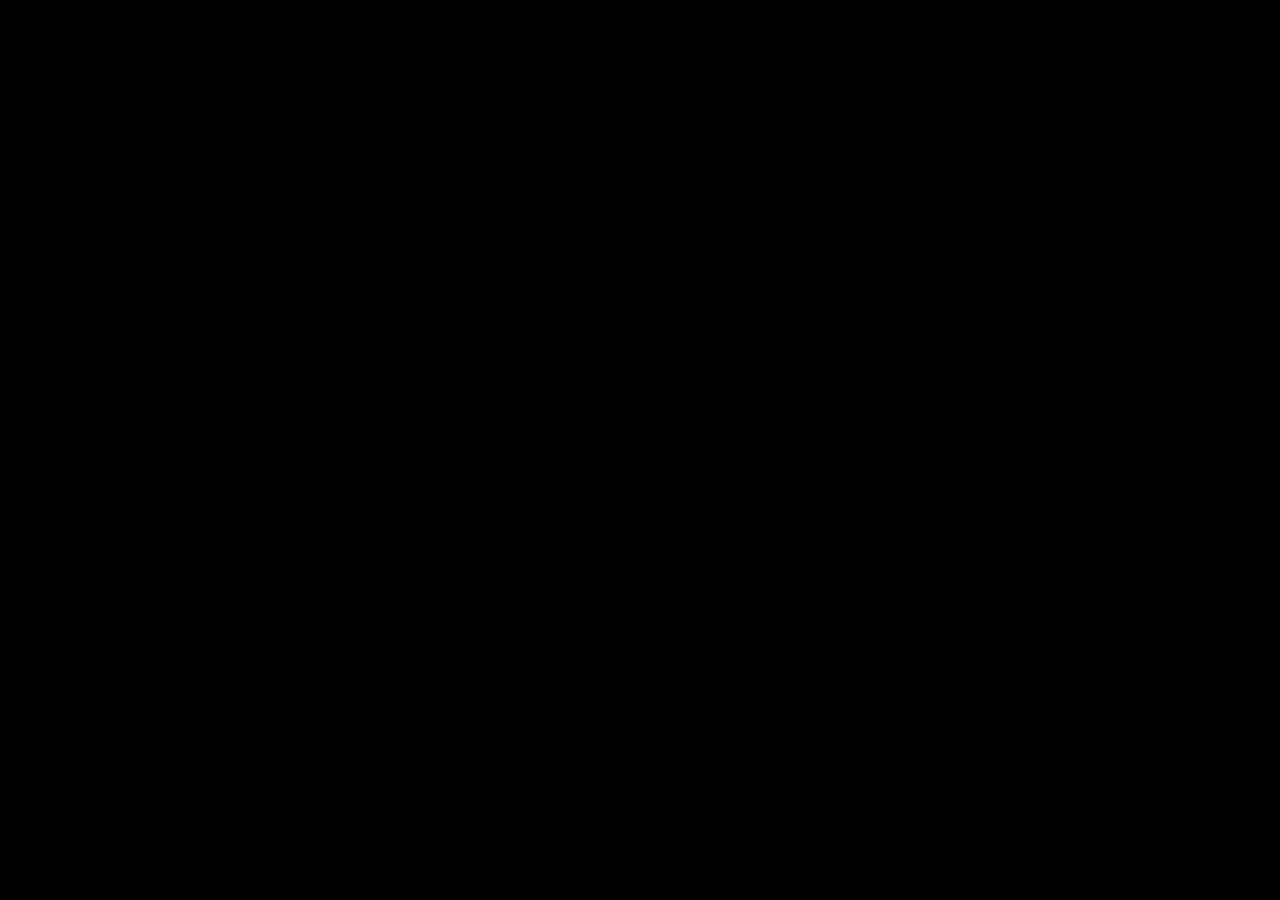
==== index.html @ 90807cbf "base" ====
<!DOCTYPE html>
<html>
<head>
    <meta charset="UTF-8">
	<title>sc2-ffa-card-generator</title>
	<meta name="viewport" content="width=device-width, initial-scale=1.0, maximum-scale=1.0, minimum-scale=1.0, user-scalable=no">
	
	<!-- Made with Construct, the game and app creator :: https://www.construct.net -->
	<meta name="generator" content="Scirra Construct">

	<meta name="author" content="nerdError">

	<link rel="manifest" href="appmanifest.json">
	<link rel="apple-touch-icon" sizes="128x128" href="icons/icon-128.png">
	<link rel="apple-touch-icon" sizes="256x256" href="icons/icon-256.png">
	<link rel="apple-touch-icon" sizes="512x512" href="icons/icon-512.png">
	<link rel="icon" type="image/png" href="icons/icon-512.png">

	<link rel="stylesheet" href="style.css">
	<link rel="stylesheet" href="game_style.css">


</head> 
 
<body>

	

<script>
if (location.protocol.substr(0, 4) === "file")
{
	alert("Web exports won't work until you upload them. (When running on the file: protocol, browsers block many features from working for security reasons.)");
}
</script>
	
	<noscript>
		<div id="notSupportedWrap">
			<h2 id="notSupportedTitle">This content requires JavaScript</h2>
			<p class="notSupportedMessage">JavaScript appears to be disabled. Please enable it to view this content.</p>
		</div>
	</noscript>
	<script src="scripts/modernjscheck.js"></script>
	<script src="scripts/supportcheck.js"></script>
	<script src="scripts/offlineclient.js" type="module"></script>
	<script src="scripts/main.js" type="module"></script>
	<script src="scripts/register-sw.js" type="module"></script>

</body> 
</html>
---- style.css ----
html, body {
	padding: 0;
	margin: 0;
	overflow: hidden;
	height: 100%;
}

body {
	background: #000000;
	color: white;
}

input[type="file"] {
	color: black;
}

/* for scaling checkboxes according to the font size */
.c3-auto-size-checkbox {
	font-size: 1em;
	width: 1em;
	height: 1em;
	vertical-align: bottom;
	margin: 0.1em 0.25em;
}

html, body, canvas {
	touch-action-delay: none;
	touch-action: none;
}

canvas, .c3htmlwrap {
	position: absolute;
}

.c3htmlwrap {
	contain: strict;
}

.c3overlay {
	pointer-events: none;
}

.c3htmlwrap[interactive] > * {
	pointer-events: auto;
}

/* HACK - work around elements being selectable only in iOS WKWebView for some reason */
html[ioswebview] .c3htmlwrap,
html[ioswebview] canvas {
	-webkit-user-select: none;
	user-select: none;
}

html[ioswebview] .c3htmlwrap > * {
	-webkit-user-select: auto;
	user-select: auto;
}

#notSupportedWrap {
	margin: 2em auto 1em auto;
	width: 75%;
	max-width: 45em;
	border: 2px solid #aaa;
	border-radius: 1em;
	padding: 2em;
	background-color: #f0f0f0;
	font-family: "Segoe UI", Frutiger, "Frutiger Linotype", "Dejavu Sans", "Helvetica Neue", Arial, sans-serif;
	color: black;
}

#notSupportedTitle {
	font-size: 1.8em;
}

.notSupportedMessage {
	font-size: 1.2em;
}

.notSupportedMessage em {
	color: #888;
}

/* bbcode styles */
.bbCodeH1 {
	font-size: 2em;
	font-weight: bold;
}

.bbCodeH2 {
	font-size: 1.5em;
	font-weight: bold;
}

.bbCodeH3 {
	font-size: 1.25em;
	font-weight: bold;
}

.bbCodeH4 {
	font-size: 1.1em;
	font-weight: bold;
}

.bbCodeItem::before {
	content: " • ";
}

/* For text icons converted to HTML: size the height to the line height
   preserving the aspect ratio. Also add position: relative as that allows
   just adding a 'top' style for the iconoffsety style. */
.c3-text-icon {
	height: 1em;
	width: auto;
	position: relative;
}

/* screen reader text */
.c3-screen-reader-text {
	position: absolute;
	width: 1px;
    height: 1px;
    overflow: hidden;
    clip: rect(1px, 1px, 1px, 1px);
}
---- game_style.css ----
/* ============================================================
     ВЫПАДАЮЩИЙ СПИСОК ВЫБОРА ИГРОКА
     ============================================================ */
  .player {
    /* ⬇️ шрифт как у остальных элементов */
    font-size: 1.7dvw;
    font-family: "Tektur-Regular";
    text-align: center;

    /* ⬇️ оформление в стиле слайдеров и инпутов */
    color: #e0e0e0;
    background: #1a1c20;
    border: 1px solid #3a3d44;
    border-radius: 10px;
    outline: none;
    cursor: pointer;
    padding: 0 44px 0 16px; /* справа оставляем место под стрелку */

    /* Кастомная стрелка */
    -webkit-appearance: none;
    -moz-appearance: none;
    appearance: none;
    background-image: url("data:image/svg+xml;charset=UTF-8,%3Csvg xmlns='http://www.w3.org/2000/svg' viewBox='0 0 12 8' fill='none' stroke='%23b197fc' stroke-width='2' stroke-linecap='round' stroke-linejoin='round'%3E%3Cpolyline points='1,1.5 6,6.5 11,1.5'/%3E%3C/svg%3E");
    background-repeat: no-repeat;
    background-position: right 16px center;
    background-size: 14px;

    transition: border-color 0.25s ease,
                background-color 0.25s ease,
                box-shadow 0.25s ease;
  }

  .player:hover {
    border-color: #4a4d54;
    background-color: #1f2228;
  }

  .player:focus {
    border-color: #b197fc;
    background-color: #1f2228;
    box-shadow: 0 0 0 4px rgba(177, 151, 252, 0.15),
                0 0 16px rgba(177, 151, 252, 0.35);
  }

  /* ===== Опции выпадающего списка ===== */
  .player option {
    background: #1a1c20;
    color: #e0e0e0;
    font-family: "Tektur-Regular";
    font-size: 1em;
    padding: 8px;
  }

  .player option:checked {
    background: #b197fc;
    color: #0e0f12;
  }

  /* Старые Firefox / Edge — убираем дефолтный вид */
  .player::-ms-expand {
    display: none;
  }
  
  
  /* ============================================================
     ИНПУТ ДЛЯ НИКНЕЙМА
     ============================================================ */
  #username {
    /* ⬇️ ваши свойства — не трогаю */
    font-size: 1.7dvw;
    font-family: "Tektur-Bold";
    text-align: center;

    /* ⬇️ оформление в стиле слайдеров */
    color: #e0e0e0;
    background: #1a1c20;
    border: 1px solid #3a3d44;
    border-radius: 10px;
    outline: none;
    padding: 0 16px;
    caret-color: #74c0fc;
    transition: border-color 0.25s ease,
                background 0.25s ease,
                box-shadow 0.25s ease;
  }

  #username::placeholder {
    color: #4a4d54;
    opacity: 1;
  }

  #username:hover {
    border-color: #4a4d54;
    background: #1f2228;
  }

  #username:focus {
    border-color: #74c0fc;
    background: #1f2228;
    box-shadow: 0 0 0 4px rgba(116, 192, 252, 0.15),
                0 0 16px rgba(116, 192, 252, 0.35);
  }

  /* ============================================================
     КНОПКА СОХРАНЕНИЯ
     ============================================================ */
  #save {
    /* ⬇️ ваши свойства — не трогаю */
    font-size: 1.7dvw;
    font-family: "Tektur-Regular";

    /* ⬇️ оформление в стиле слайдеров */
    color: #e0e0e0;
    background: #1a1c20;
    border: 1px solid #3a3d44;
    border-radius: 10px;
    outline: none;
    cursor: pointer;
    padding: 0 16px;
    transition: border-color 0.25s ease,
                background 0.25s ease,
                box-shadow 0.25s ease,
                transform 0.15s ease,
                color 0.25s ease;
  }

  #save:hover {
    border-color: #69db7c;
    background: #1f2228;
    color: #69db7c;
    box-shadow: 0 0 0 4px rgba(105, 219, 124, 0.12),
                0 0 16px rgba(105, 219, 124, 0.45);
  }

  #save:active {
    transform: scale(0.98);
    box-shadow: 0 0 0 2px rgba(105, 219, 124, 0.2),
                0 0 10px rgba(105, 219, 124, 0.4);
  }

  #save:focus-visible {
    border-color: #69db7c;
    box-shadow: 0 0 0 4px rgba(105, 219, 124, 0.25),
                0 0 16px rgba(105, 219, 124, 0.5);
  }

   .slider {
    -webkit-appearance: none;
    appearance: none;
    background: transparent;
    cursor: pointer;
    outline: none;
    position: absolute;
    user-select: none;
    box-sizing: border-box;

    --accent: #4a90e2;
    --accent-rgb: 74, 144, 226;
    --progress: 0%;
  }

  /* ===== WebKit ===== */
  .slider::-webkit-slider-runnable-track {
    height: 6px;
    border-radius: 3px;
    background: linear-gradient(
      to right,
      var(--accent) 0%,
      var(--accent) var(--progress),
      #2a2d34 var(--progress),
      #2a2d34 100%
    );
    border: 1px solid #3a3d44;
    transition: border-color 0.3s ease;
  }

  .slider:hover::-webkit-slider-runnable-track {
    border-color: #4a4d54;
  }

  .slider::-webkit-slider-thumb {
    -webkit-appearance: none;
    appearance: none;
    width: 18px;
    height: 18px;
    border-radius: 50%;
    background: #1a1c20;
    border: 2px solid var(--accent);
    box-shadow: 0 0 0 0 rgba(var(--accent-rgb), 0.4),
                0 2px 8px rgba(0, 0, 0, 0.6);
    margin-top: -7px;
    transition: all 0.2s ease;
    cursor: grab;
  }

  .slider::-webkit-slider-thumb:hover {
    transform: scale(1.15);
    background: var(--accent);
    box-shadow: 0 0 0 6px rgba(var(--accent-rgb), 0.15),
                0 0 16px rgba(var(--accent-rgb), 0.6);
  }

  .slider::-webkit-slider-thumb:active {
    cursor: grabbing;
    transform: scale(1.05);
  }

  /* ===== Firefox ===== */
  .slider::-moz-range-track {
    height: 6px;
    border-radius: 3px;
    background: #2a2d34;
    border: 1px solid #3a3d44;
    transition: border-color 0.3s ease;
  }

  .slider:hover::-moz-range-track {
    border-color: #4a4d54;
  }

  .slider::-moz-range-progress {
    height: 6px;
    border-radius: 3px;
    background: var(--accent);
  }

  .slider::-moz-range-thumb {
    width: 18px;
    height: 18px;
    border-radius: 50%;
    background: #1a1c20;
    border: 2px solid var(--accent);
    box-shadow: 0 0 0 0 rgba(var(--accent-rgb), 0.4),
                0 2px 8px rgba(0, 0, 0, 0.6);
    transition: all 0.2s ease;
    cursor: grab;
  }

  .slider::-moz-range-thumb:hover {
    transform: scale(1.15);
    background: var(--accent);
    box-shadow: 0 0 0 6px rgba(var(--accent-rgb), 0.15),
                0 0 16px rgba(var(--accent-rgb), 0.6);
  }

  /* ===== Фокус ===== */
  .slider:focus-visible::-webkit-slider-thumb {
    box-shadow: 0 0 0 4px rgba(var(--accent-rgb), 0.35),
                0 0 16px rgba(var(--accent-rgb), 0.6);
  }

  .slider:focus-visible::-moz-range-thumb {
    box-shadow: 0 0 0 4px rgba(var(--accent-rgb), 0.35),
                0 0 16px rgba(var(--accent-rgb), 0.6);
  }

  /* ============================================================
     ЦВЕТОВЫЕ ТЕМЫ ЧЕРЕЗ ID
     Каждому слайдеру задаём свои --accent и --accent-rgb.
     ============================================================ */
  /* 🟠 Оранжевый */
  #slider-orange { --accent: #ffa94d; --accent-rgb: 255, 169, 77; }

  /* 🟡 Жёлтый */
  #slider-yellow { --accent: #ffe066; --accent-rgb: 255, 224, 102; }

  /* 🔴 Красный */
  #slider-red    { --accent: #ff6b6b; --accent-rgb: 255, 107, 107; }

  /* 🟢 Зелёный */
  #slider-green  { --accent: #69db7c; --accent-rgb: 105, 219, 124; }

  /* 🔵 Синий */
  #slider-blue   { --accent: #74c0fc; --accent-rgb: 116, 192, 252; }

  /* 🟣 Фиолетовый */
  #slider-purple { --accent: #b197fc; --accent-rgb: 177, 151, 252; }
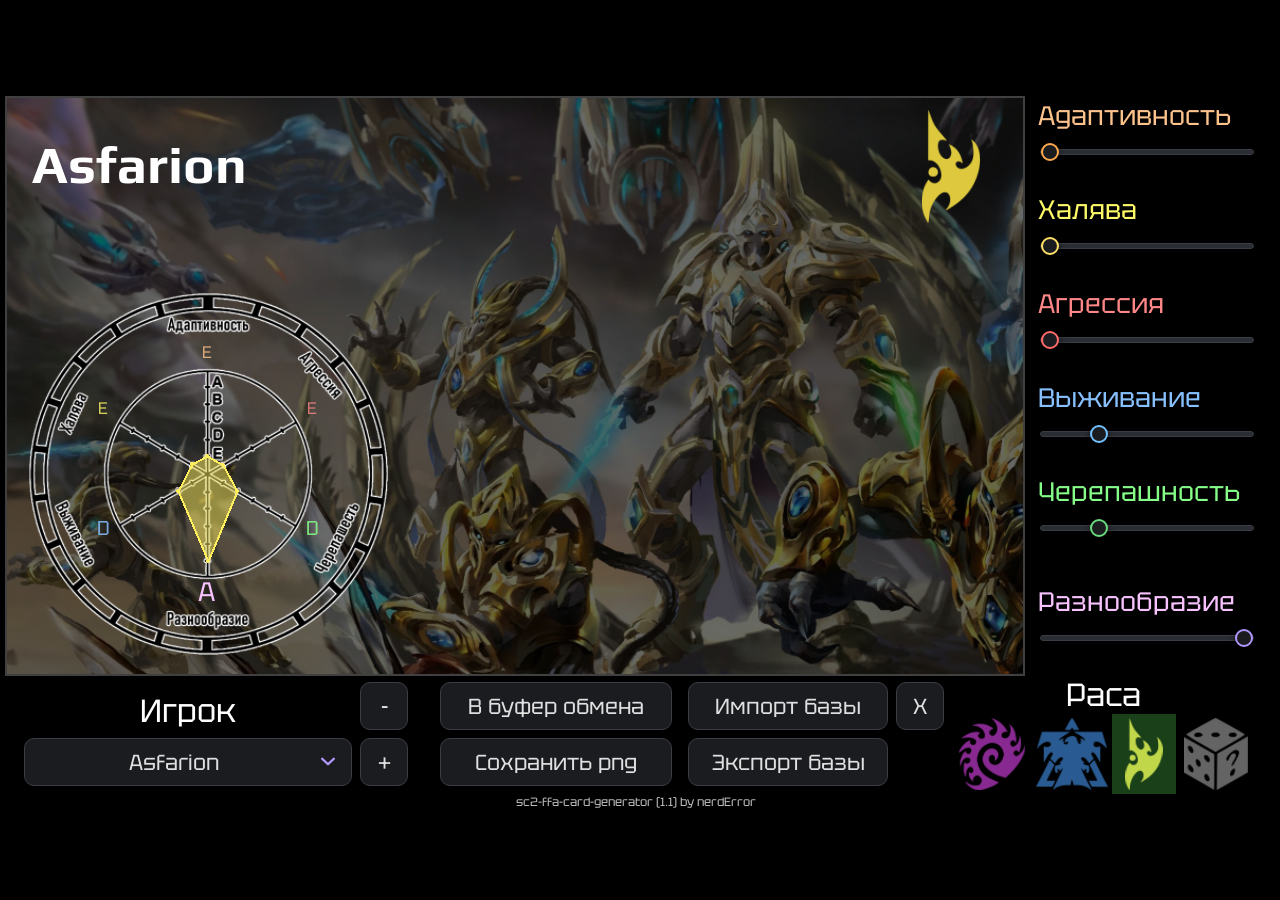
==== commit e8bf377b: "1" ====
--- a/index.html
+++ b/index.html
@@ -1,49 +1,13 @@
 <!DOCTYPE html>
-<html>
+<html lang="ru">
 <head>
     <meta charset="UTF-8">
-	<title>sc2-ffa-card-generator</title>
-	<meta name="viewport" content="width=device-width, initial-scale=1.0, maximum-scale=1.0, minimum-scale=1.0, user-scalable=no">
-	
-	<!-- Made with Construct, the game and app creator :: https://www.construct.net -->
-	<meta name="generator" content="Scirra Construct">
-
-	<meta name="author" content="nerdError">
-
-	<link rel="manifest" href="appmanifest.json">
-	<link rel="apple-touch-icon" sizes="128x128" href="icons/icon-128.png">
-	<link rel="apple-touch-icon" sizes="256x256" href="icons/icon-256.png">
-	<link rel="apple-touch-icon" sizes="512x512" href="icons/icon-512.png">
-	<link rel="icon" type="image/png" href="icons/icon-512.png">
-
-	<link rel="stylesheet" href="style.css">
-	<link rel="stylesheet" href="game_style.css">
-
-
-</head> 
- 
+    <meta http-equiv="refresh" content="0; url=/новая-страница">
+    <title>Перенаправление...</title>
+    <script>
+        window.location.replace("/v1.1");
+    </script>
+</head>
 <body>
-
-	
-
-<script>
-if (location.protocol.substr(0, 4) === "file")
-{
-	alert("Web exports won't work until you upload them. (When running on the file: protocol, browsers block many features from working for security reasons.)");
-}
-</script>
-	
-	<noscript>
-		<div id="notSupportedWrap">
-			<h2 id="notSupportedTitle">This content requires JavaScript</h2>
-			<p class="notSupportedMessage">JavaScript appears to be disabled. Please enable it to view this content.</p>
-		</div>
-	</noscript>
-	<script src="scripts/modernjscheck.js"></script>
-	<script src="scripts/supportcheck.js"></script>
-	<script src="scripts/offlineclient.js" type="module"></script>
-	<script src="scripts/main.js" type="module"></script>
-	<script src="scripts/register-sw.js" type="module"></script>
-
-</body> 
+</body>
 </html>
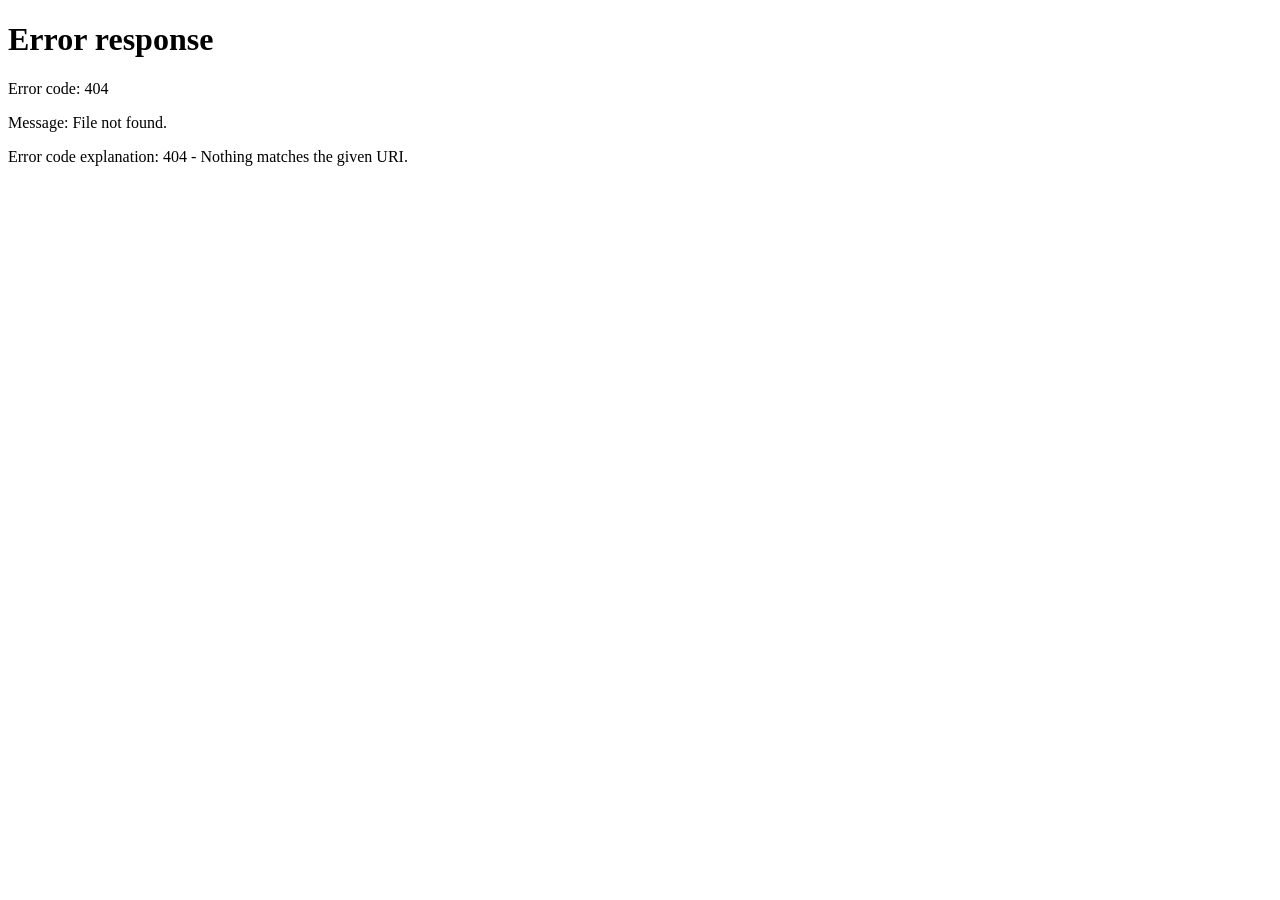
==== commit 5842dfed: "1" ====
--- a/index.html
+++ b/index.html
@@ -5,7 +5,7 @@
     <meta http-equiv="refresh" content="0; url=/новая-страница">
     <title>Перенаправление...</title>
     <script>
-        window.location.replace("/v1.1");
+        window.location.replace("/sc2-ffa-card-generator/v1.1/");
     </script>
 </head>
 <body>
